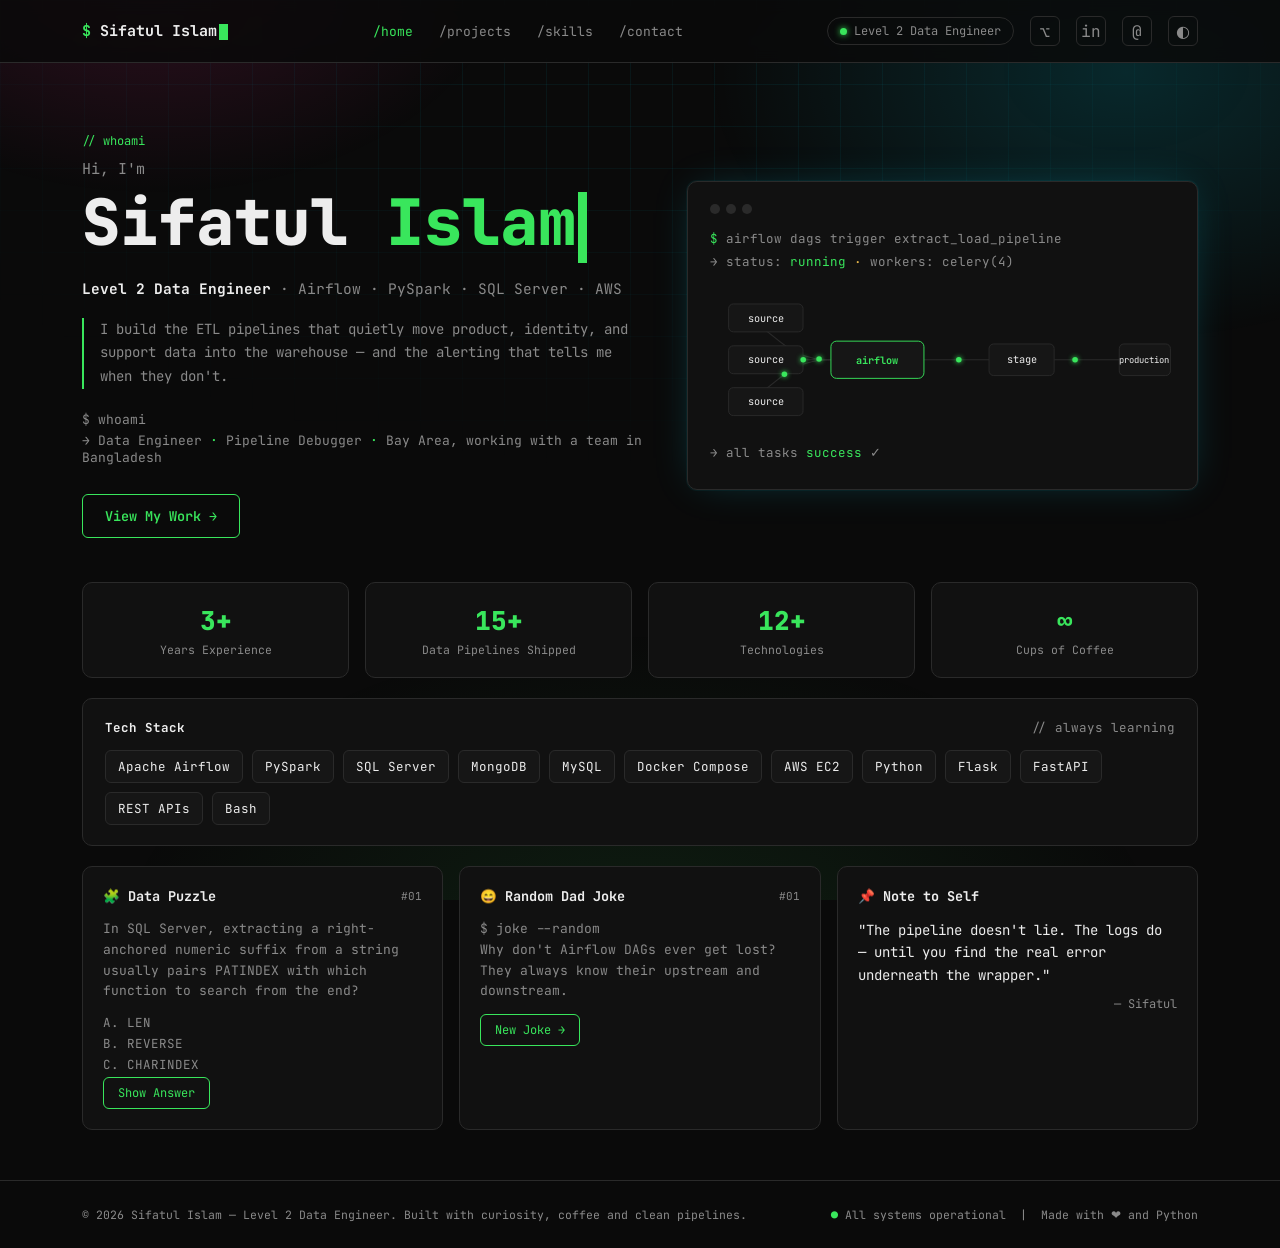
==== index.html @ 13fbf59e "Add files via upload" ====
<!DOCTYPE html>
<html lang="en">
<head>
<meta charset="UTF-8">
<meta name="viewport" content="width=device-width, initial-scale=1.0">
<title>sifatul.exe — Data Engineer</title>
<link rel="preconnect" href="https://fonts.googleapis.com">
<link href="https://fonts.googleapis.com/css2?family=JetBrains+Mono:wght@400;500;600;700;800&display=swap" rel="stylesheet">
<link rel="stylesheet" href="style.css">
</head>
<body>

<nav>
  <div class="wrap">
    <div class="logo"><span class="dollar">$</span> Sifatul Islam<span class="cursor"></span></div>
    <div class="center">
      <a href="index.html" class="active">/home</a>
      <a href="projects.html">/projects</a>
      <a href="skills.html">/skills</a>
      <a href="contact.html">/contact</a>
    </div>
    <div class="right">
      <div class="status-chip"><span class="status-dot"></span> Level 2 Data Engineer</div>
      <a class="icon-btn" href="#" title="GitHub">⌥</a>
      <a class="icon-btn" href="#" title="LinkedIn">in</a>
      <a class="icon-btn" href="mailto:sifatulislamk@gmail.com" title="Email">@</a>
      <div class="icon-btn" id="themeToggle" title="Toggle theme">◐</div>
    </div>
  </div>
</nav>

<header class="hero" id="home">
  <div class="wrap">
    <div class="hero-grid">
      <div>
        <div class="section-tag">whoami</div>
        <div style="font-size:15px; color:var(--muted);">Hi, I'm</div>
        <h1>Sifatul <span class="green">Islam</span><span class="cursor"></span></h1>
        <div class="subtitle"><b>Level 2 Data Engineer</b> · Airflow · PySpark · SQL Server · AWS</div>
        <blockquote>I build the ETL pipelines that quietly move product, identity, and support data into the warehouse — and the alerting that tells me when they don't.</blockquote>
        <div class="whoami">
          <div>$ whoami</div>
          <div>→ Data Engineer <span class="g">·</span> Pipeline Debugger <span class="g">·</span> Bay Area, working with a team in Bangladesh</div>
        </div>
        <a href="projects.html" class="btn">View My Work →</a>
      </div>

      <div class="hero-visual">
        <div class="winbar"><span></span><span></span><span></span></div>
        <div class="term-line"><span class="g">$</span> airflow dags trigger extract_load_pipeline</div>
        <div class="term-line">→ status: <span class="g">running</span> <span class="a">·</span> workers: celery(4)</div>
        <svg class="pipe" viewBox="0 0 500 150" xmlns="http://www.w3.org/2000/svg">
          <path id="p1" class="pedge" d="M20,30 C70,30 70,75 130,75"/>
          <path id="p2" class="pedge" d="M20,75 L130,75"/>
          <path id="p3" class="pedge" d="M20,120 C70,120 70,75 130,75"/>
          <path id="p4" class="pedge" d="M230,75 L300,75"/>
          <path id="p5" class="pedge" d="M370,75 L440,75"/>

          <rect class="pbox" x="20" y="15" width="80" height="30" rx="5"/>
          <text class="ptxt" x="60" y="34" text-anchor="middle">source</text>
          <rect class="pbox" x="20" y="60" width="80" height="30" rx="5"/>
          <text class="ptxt" x="60" y="79" text-anchor="middle">source</text>
          <rect class="pbox" x="20" y="105" width="80" height="30" rx="5"/>
          <text class="ptxt" x="60" y="124" text-anchor="middle">source</text>

          <rect class="pbox on" x="130" y="55" width="100" height="40" rx="6"/>
          <text class="ptxt on" x="180" y="80" text-anchor="middle">airflow</text>

          <rect class="pbox" x="300" y="58" width="70" height="34" rx="5"/>
          <text class="ptxt" x="335" y="79" text-anchor="middle">stage</text>

          <rect class="pbox" x="440" y="58" width="55" height="34" rx="5"/>
          <text class="ptxt" x="467" y="79" text-anchor="middle" style="font-size:9.5px;">production</text>

          <circle class="pdot" r="3"><animateMotion dur="2.4s" repeatCount="indefinite"><mpath href="#p1"/></animateMotion></circle>
          <circle class="pdot" r="3"><animateMotion dur="2.4s" repeatCount="indefinite" begin="0.4s"><mpath href="#p2"/></animateMotion></circle>
          <circle class="pdot" r="3"><animateMotion dur="2.4s" repeatCount="indefinite" begin="0.8s"><mpath href="#p3"/></animateMotion></circle>
          <circle class="pdot" r="3"><animateMotion dur="1.4s" repeatCount="indefinite"><mpath href="#p4"/></animateMotion></circle>
          <circle class="pdot" r="3"><animateMotion dur="1.4s" repeatCount="indefinite" begin="0.3s"><mpath href="#p5"/></animateMotion></circle>
        </svg>
        <div class="term-line" style="margin-top:10px;">→ all tasks <span class="g">success</span> ✓</div>
      </div>
    </div>

    <div class="stats">
      <div class="stat"><div class="num">3+</div><div class="lbl">Years Experience</div></div>
      <div class="stat"><div class="num">15+</div><div class="lbl">Data Pipelines Shipped</div></div>
      <div class="stat"><div class="num">12+</div><div class="lbl">Technologies</div></div>
      <div class="stat"><div class="num">∞</div><div class="lbl">Cups of Coffee</div></div>
    </div>

    <div class="stack-panel">
      <div class="stack-head"><b>Tech Stack</b><span>// always learning</span></div>
      <div class="pill-row">
        <span class="pill">Apache Airflow</span><span class="pill">PySpark</span><span class="pill">SQL Server</span>
        <span class="pill">MongoDB</span><span class="pill">MySQL</span><span class="pill">Docker Compose</span>
        <span class="pill">AWS EC2</span><span class="pill">Python</span><span class="pill">Flask</span>
        <span class="pill">FastAPI</span><span class="pill">REST APIs</span><span class="pill">Bash</span>
      </div>
    </div>

    <div class="widgets">
      <div class="widget">
        <div class="widget-head">🧩 Data Puzzle <span class="n">#01</span></div>
        <p>In SQL Server, extracting a right-anchored numeric suffix from a string usually pairs <code>PATINDEX</code> with which function to search from the end?</p>
        <div class="opt">A. LEN</div>
        <div class="opt">B. REVERSE</div>
        <div class="opt">C. CHARINDEX</div>
        <button class="wbtn" onclick="document.getElementById('ans1').style.display='block'">Show Answer</button>
        <div class="answer" id="ans1">→ B. REVERSE — reverse the string, run PATINDEX from the front, then map the position back.</div>
      </div>

      <div class="widget">
        <div class="widget-head">😄 Random Dad Joke <span class="n" id="jokeNum">#01</span></div>
        <p id="jokeText">$ joke --random<br>Why don't Airflow DAGs ever get lost? They always know their upstream and downstream.</p>
        <button class="wbtn" onclick="nextJoke()">New Joke →</button>
      </div>

      <div class="widget">
        <div class="widget-head">📌 Note to Self</div>
        <div class="quote">"The pipeline doesn't lie. The logs do — until you find the real error underneath the wrapper."</div>
        <div class="quote-by">— Sifatul</div>
      </div>
    </div>
  </div>
</header>

<footer>
  <div class="wrap" style="display:flex; justify-content:space-between; flex-wrap:wrap; gap:8px; width:100%;">
    <div>© 2026 Sifatul Islam — Level 2 Data Engineer. Built with curiosity, coffee and clean pipelines.</div>
    <div><span class="g">●</span> All systems operational &nbsp;|&nbsp; Made with ❤ and Python</div>
  </div>
</footer>

<script src="script.js"></script>
</body>
</html>
---- style.css ----
:root{
  --bg:#0A0A0A;
  --panel:#111111;
  --panel-2:#161616;
  --line:#2A2A2A;
  --text:#EDEDED;
  --muted:#8A8A8A;
  --green:#39E65C;
  --green-dim:#1F5C2E;
  --amber:#E8B84A;
  --red:#E2726B;
  --neon-magenta:#FF2E9A;
  --neon-cyan:#00E5FF;
}
body.light{
  --bg:#F5F5F0;
  --panel:#FFFFFF;
  --panel-2:#F0F0EC;
  --line:#DDDDD5;
  --text:#151515;
  --muted:#666660;
  --green:#1E9E3B;
  --green-dim:#BEE8C7;
}
*{box-sizing:border-box; margin:0; padding:0;}
html{scroll-behavior:smooth;}
body{
  background:var(--bg); color:var(--text);
  font-family:'JetBrains Mono', monospace;
  transition:background .2s ease, color .2s ease;
  position:relative;
}
body::before{
  content:"";
  position:fixed; inset:0; z-index:-2;
  background-image:
    linear-gradient(rgba(0,229,255,0.06) 1px, transparent 1px),
    linear-gradient(90deg, rgba(0,229,255,0.06) 1px, transparent 1px);
  background-size:42px 42px;
  -webkit-mask-image:radial-gradient(ellipse 90% 70% at 50% 0%, #000 20%, transparent 75%);
  mask-image:radial-gradient(ellipse 90% 70% at 50% 0%, #000 20%, transparent 75%);
}
body::after{
  content:"";
  position:fixed; inset:0; z-index:-3;
  background:
    radial-gradient(600px 400px at 12% -5%, rgba(255,46,154,0.16), transparent 60%),
    radial-gradient(700px 450px at 88% 8%, rgba(0,229,255,0.14), transparent 60%),
    radial-gradient(900px 600px at 50% 110%, rgba(57,230,92,0.10), transparent 60%);
}
body.light::before{opacity:0.4;}
body.light::after{opacity:0.5;}
a{color:inherit; text-decoration:none;}
.wrap{max-width:1180px; margin:0 auto; padding:0 32px;}
code, .mono{font-family:'JetBrains Mono', monospace;}
::selection{background:var(--green); color:#000;}

.cursor{display:inline-block; width:9px; height:1.1em; background:var(--green); vertical-align:middle; margin-left:2px; animation:blink 1s steps(1) infinite;}
@keyframes blink{50%{opacity:0;}}

/* NAV */
nav{position:sticky; top:0; z-index:50; background:rgba(10,10,10,0.85); backdrop-filter:blur(8px); border-bottom:1px solid var(--line);}
body.light nav{background:rgba(245,245,240,0.85);}
nav .wrap{display:flex; align-items:center; justify-content:space-between; padding:16px 32px;}
.logo{font-weight:700; font-size:15px;}
.logo .dollar{color:var(--green);}
nav .center{display:flex; gap:26px; font-size:13px; color:var(--muted);}
nav .center a.active, nav .center a:hover{color:var(--green);}
nav .right{display:flex; align-items:center; gap:16px;}
.status-chip{display:flex; align-items:center; gap:7px; font-size:12px; color:var(--muted); border:1px solid var(--line); padding:5px 12px; border-radius:20px;}
.status-dot{width:7px; height:7px; border-radius:50%; background:var(--green); box-shadow:0 0 6px var(--green);}
.icon-btn{width:30px; height:30px; border:1px solid var(--line); border-radius:6px; display:flex; align-items:center; justify-content:center; cursor:pointer; color:var(--muted);}
.icon-btn:hover{color:var(--green); border-color:var(--green);}
@media(max-width:900px){nav .center{display:none;}}

section{padding:64px 0; border-bottom:1px solid var(--line);}
.section-tag{color:var(--green); font-size:12px; margin-bottom:10px;}
.section-tag::before{content:"// ";}
h2.title{font-size:24px; margin-bottom:36px;}
p.lede{color:var(--muted); font-size:14px; max-width:560px; margin-bottom:36px;}

/* HERO */
.hero{padding:70px 0 50px; border-bottom:1px solid var(--line);}
.hero-grid{display:grid; grid-template-columns:1.05fr 0.95fr; gap:40px; align-items:center;}
.hero h1{font-size:clamp(40px,6vw,64px); font-weight:800; line-height:1.05; margin:10px 0 16px;}
.hero h1 .green{color:var(--green);}
.hero .subtitle{color:var(--muted); font-size:14.5px; margin-bottom:20px;}
.hero .subtitle b{color:var(--text);}
.hero blockquote{border-left:2px solid var(--green); padding-left:16px; color:var(--muted); font-size:14px; margin-bottom:22px; line-height:1.7;}
.whoami{font-size:13px; color:var(--muted); margin-bottom:28px;}
.whoami .g{color:var(--green);}
.whoami div{margin-top:4px;}
.btn{display:inline-block; padding:12px 22px; border:1px solid var(--green); color:var(--green); border-radius:6px; font-size:13.5px; font-weight:600;}
.btn:hover{background:var(--green); color:#001a05;}

/* hero visual - pipeline card */
.hero-visual{background:var(--panel); border:1px solid var(--line); border-radius:10px; padding:22px; position:relative; box-shadow:0 0 0 1px rgba(0,229,255,0.05), 0 0 40px -12px rgba(0,229,255,0.25);}
.hero-visual .winbar{display:flex; gap:6px; margin-bottom:16px;}
.winbar span{width:10px; height:10px; border-radius:50%; background:var(--line);}
.term-line{font-size:clamp(10.5px, 1.5vw, 12.5px); color:var(--muted); margin-bottom:6px; white-space:nowrap; overflow-x:auto; overflow-y:hidden; scrollbar-width:none;}
.term-line::-webkit-scrollbar{display:none;}
.term-line .g{color:var(--green);}
.term-line .a{color:var(--amber);}
svg.pipe{width:100%; height:auto; margin-top:14px;}
.pbox{fill:var(--panel-2); stroke:var(--line); stroke-width:1;}
.pbox.on{stroke:var(--green);}
.ptxt{font-family:'JetBrains Mono',monospace; font-size:11px; fill:var(--text);}
.ptxt.on{fill:var(--green); font-weight:700;}
.pedge{fill:none; stroke:var(--line); stroke-width:1.3;}
.pdot{fill:var(--green); filter:drop-shadow(0 0 3px var(--green));}

/* STATS */
.stats{display:grid; grid-template-columns:repeat(4,1fr); gap:16px; margin-top:44px;}
.stat{background:var(--panel); border:1px solid var(--line); border-radius:10px; padding:20px; text-align:center;}
.stat .num{font-size:26px; font-weight:800; color:var(--green);}
.stat .lbl{font-size:11.5px; color:var(--muted); margin-top:4px;}
@media(max-width:820px){.stats{grid-template-columns:repeat(2,1fr);} .hero-grid{grid-template-columns:1fr;}}

/* TECH STACK strip */
.stack-panel{background:var(--panel); border:1px solid var(--line); border-radius:10px; padding:20px 22px; margin-top:20px;}
.stack-head{display:flex; justify-content:space-between; align-items:center; font-size:12.5px; color:var(--muted); margin-bottom:14px;}
.stack-head b{color:var(--text);}
.pill-row{display:flex; flex-wrap:wrap; gap:9px;}
.pill{border:1px solid var(--line); border-radius:6px; padding:7px 12px; font-size:12.5px; background:var(--panel-2);}

/* WIDGETS */
.widgets{display:grid; grid-template-columns:1fr 1fr 1fr; gap:16px; margin-top:20px;}
.widget{background:var(--panel); border:1px solid var(--line); border-radius:10px; padding:20px;}
.widget-head{display:flex; justify-content:space-between; align-items:center; margin-bottom:14px; font-weight:700; font-size:13.5px;}
.widget-head .n{color:var(--muted); font-weight:400; font-size:11px;}
.widget p{font-size:13px; color:var(--muted); line-height:1.6; margin-bottom:12px;}
.opt{font-size:12.5px; color:var(--muted); margin:4px 0;}
.wbtn{border:1px solid var(--green); color:var(--green); background:none; border-radius:6px; padding:7px 14px; font-size:12px; font-family:inherit; cursor:pointer;}
.wbtn:hover{background:var(--green); color:#001a05;}
.answer{margin-top:10px; font-size:12.5px; color:var(--green); display:none;}
.quote{font-style:normal; color:var(--text); font-size:14px; line-height:1.6;}
.quote-by{color:var(--muted); font-size:12px; margin-top:10px; text-align:right;}
@media(max-width:900px){.widgets{grid-template-columns:1fr;}}

/* PROJECTS */
.proj-grid{display:grid; grid-template-columns:repeat(2,1fr); gap:16px;}
.proj{background:var(--panel); border:1px solid var(--line); border-radius:10px; padding:22px;}
.proj-top{display:flex; justify-content:space-between; gap:10px; margin-bottom:8px;}
.proj h3{font-size:15px;}
.tagpill{font-size:10px; color:var(--green); border:1px solid var(--green-dim); border-radius:20px; padding:3px 9px; white-space:nowrap; height:fit-content;}
.proj p{color:var(--muted); font-size:13px; margin-bottom:12px;}
.tagrow{display:flex; flex-wrap:wrap; gap:6px;}
.tagrow span{font-size:11px; color:var(--muted); background:var(--panel-2); border:1px solid var(--line); padding:3px 8px; border-radius:4px;}
@media(max-width:820px){.proj-grid{grid-template-columns:1fr;}}

/* SKILLS */
.skill-grid{display:grid; grid-template-columns:repeat(3,1fr); gap:16px;}
.skillcard{background:var(--panel); border:1px solid var(--line); border-radius:10px; padding:18px;}
.skillcard h4{font-size:12px; color:var(--green); margin-bottom:10px; text-transform:uppercase; letter-spacing:.03em;}
.skillcard .pill-row{gap:6px;}
@media(max-width:820px){.skill-grid{grid-template-columns:1fr;}}

/* CONTACT */
.contact-grid{display:grid; grid-template-columns:repeat(3,1fr); gap:16px;}
.ccard{background:var(--panel); border:1px solid var(--line); border-radius:10px; padding:20px;}
.ccard:hover{border-color:var(--green);}
.ccard .l{font-size:11px; color:var(--muted); margin-bottom:6px;}
.ccard .v{font-size:14px; font-weight:700;}
@media(max-width:820px){.contact-grid{grid-template-columns:1fr;}}

/* PAGE HEADER (for non-home pages) */
.page-header{padding:48px 0 8px;}
.page-header h1{font-size:clamp(28px,4vw,40px); font-weight:800;}
.page-header p{color:var(--muted); font-size:14px; margin-top:10px; max-width:560px;}

footer{padding:26px 0; text-align:center; font-size:11.5px; color:var(--muted); display:flex; justify-content:space-between; flex-wrap:wrap; gap:8px;}
footer .g{color:var(--green);}
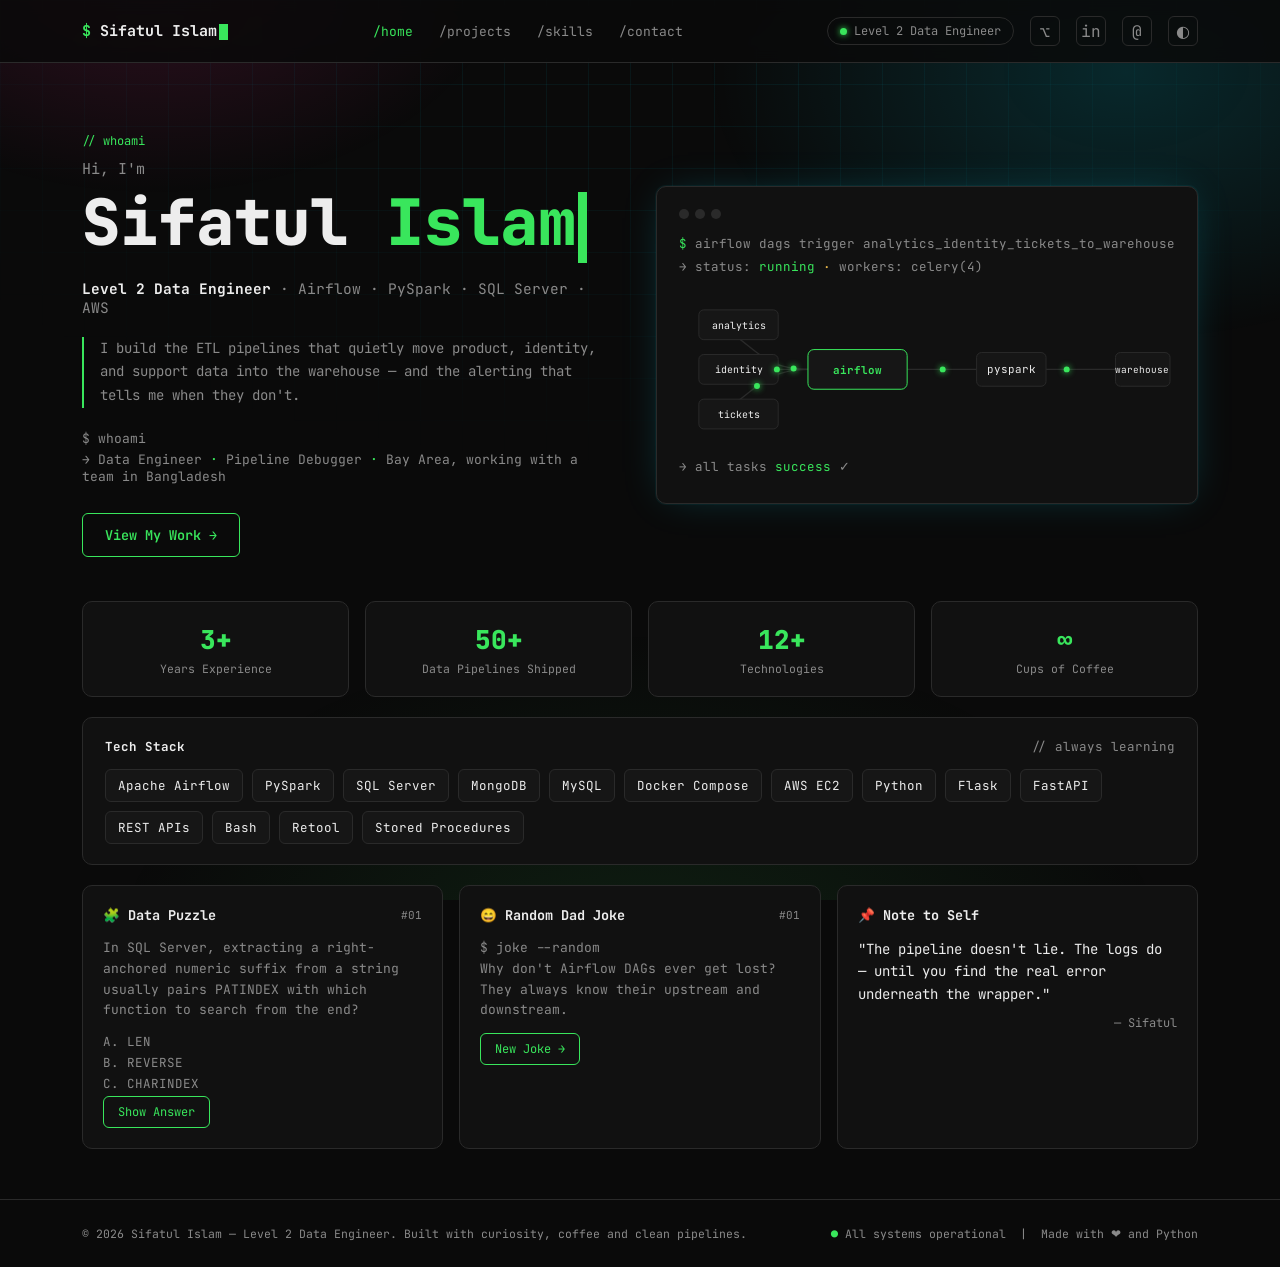
==== commit 72504392: "Add files via upload" ====
--- a/index.html
+++ b/index.html
@@ -22,7 +22,7 @@
     <div class="right">
       <div class="status-chip"><span class="status-dot"></span> Level 2 Data Engineer</div>
       <a class="icon-btn" href="#" title="GitHub">⌥</a>
-      <a class="icon-btn" href="#" title="LinkedIn">in</a>
+      <a class="icon-btn" href="https://www.linkedin.com/in/md-sifatul-islam-362971182" target="_blank" title="LinkedIn">in</a>
       <a class="icon-btn" href="mailto:sifatulislamk@gmail.com" title="Email">@</a>
       <div class="icon-btn" id="themeToggle" title="Toggle theme">◐</div>
     </div>
@@ -47,7 +47,7 @@
 
       <div class="hero-visual">
         <div class="winbar"><span></span><span></span><span></span></div>
-        <div class="term-line"><span class="g">$</span> airflow dags trigger extract_load_pipeline</div>
+        <div class="term-line"><span class="g">$</span> airflow dags trigger analytics_identity_tickets_to_warehouse</div>
         <div class="term-line">→ status: <span class="g">running</span> <span class="a">·</span> workers: celery(4)</div>
         <svg class="pipe" viewBox="0 0 500 150" xmlns="http://www.w3.org/2000/svg">
           <path id="p1" class="pedge" d="M20,30 C70,30 70,75 130,75"/>
@@ -57,20 +57,20 @@
           <path id="p5" class="pedge" d="M370,75 L440,75"/>
 
           <rect class="pbox" x="20" y="15" width="80" height="30" rx="5"/>
-          <text class="ptxt" x="60" y="34" text-anchor="middle">source</text>
+          <text class="ptxt" x="60" y="34" text-anchor="middle" style="font-size:10px;">analytics</text>
           <rect class="pbox" x="20" y="60" width="80" height="30" rx="5"/>
-          <text class="ptxt" x="60" y="79" text-anchor="middle">source</text>
+          <text class="ptxt" x="60" y="79" text-anchor="middle" style="font-size:10px;">identity</text>
           <rect class="pbox" x="20" y="105" width="80" height="30" rx="5"/>
-          <text class="ptxt" x="60" y="124" text-anchor="middle">source</text>
+          <text class="ptxt" x="60" y="124" text-anchor="middle" style="font-size:10px;">tickets</text>
 
           <rect class="pbox on" x="130" y="55" width="100" height="40" rx="6"/>
           <text class="ptxt on" x="180" y="80" text-anchor="middle">airflow</text>
 
           <rect class="pbox" x="300" y="58" width="70" height="34" rx="5"/>
-          <text class="ptxt" x="335" y="79" text-anchor="middle">stage</text>
+          <text class="ptxt" x="335" y="79" text-anchor="middle">pyspark</text>
 
           <rect class="pbox" x="440" y="58" width="55" height="34" rx="5"/>
-          <text class="ptxt" x="467" y="79" text-anchor="middle" style="font-size:9.5px;">production</text>
+          <text class="ptxt" x="467" y="79" text-anchor="middle" style="font-size:9.5px;">warehouse</text>
 
           <circle class="pdot" r="3"><animateMotion dur="2.4s" repeatCount="indefinite"><mpath href="#p1"/></animateMotion></circle>
           <circle class="pdot" r="3"><animateMotion dur="2.4s" repeatCount="indefinite" begin="0.4s"><mpath href="#p2"/></animateMotion></circle>
@@ -84,7 +84,7 @@
 
     <div class="stats">
       <div class="stat"><div class="num">3+</div><div class="lbl">Years Experience</div></div>
-      <div class="stat"><div class="num">15+</div><div class="lbl">Data Pipelines Shipped</div></div>
+      <div class="stat"><div class="num">50+</div><div class="lbl">Data Pipelines Shipped</div></div>
       <div class="stat"><div class="num">12+</div><div class="lbl">Technologies</div></div>
       <div class="stat"><div class="num">∞</div><div class="lbl">Cups of Coffee</div></div>
     </div>
@@ -96,6 +96,7 @@
         <span class="pill">MongoDB</span><span class="pill">MySQL</span><span class="pill">Docker Compose</span>
         <span class="pill">AWS EC2</span><span class="pill">Python</span><span class="pill">Flask</span>
         <span class="pill">FastAPI</span><span class="pill">REST APIs</span><span class="pill">Bash</span>
+        <span class="pill">Retool</span><span class="pill">Stored Procedures</span>
       </div>
     </div>
 
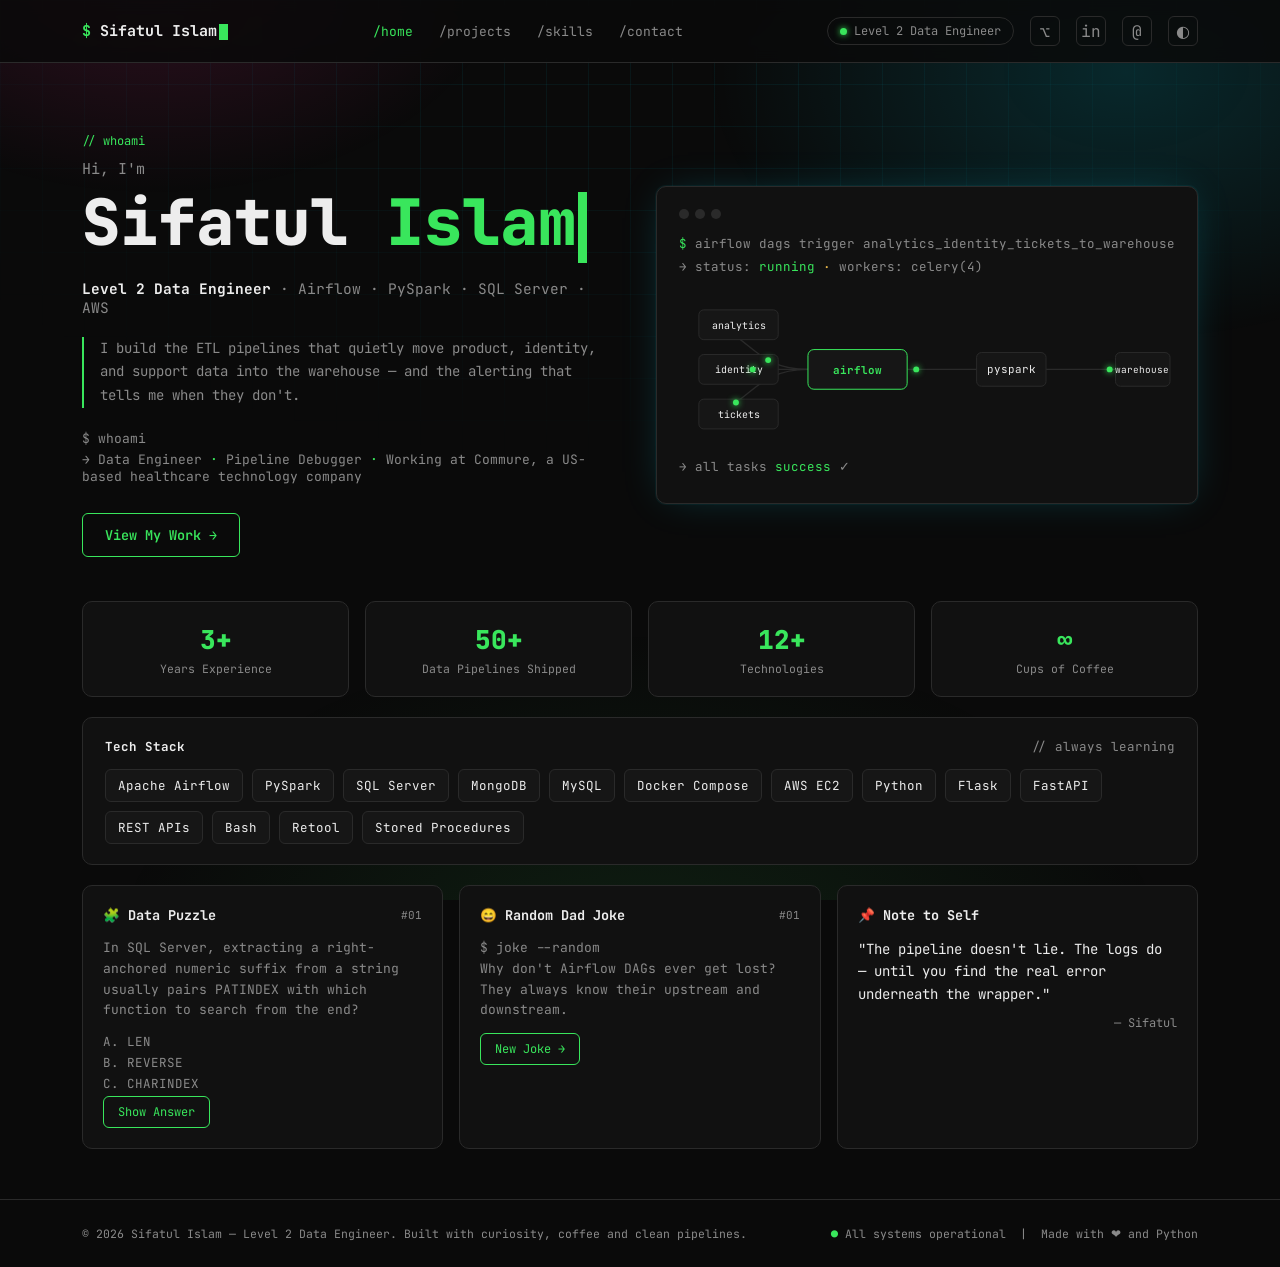
==== commit b2dd3375: "Update job description in index.html" ====
--- a/index.html
+++ b/index.html
@@ -40,7 +40,7 @@
         <blockquote>I build the ETL pipelines that quietly move product, identity, and support data into the warehouse — and the alerting that tells me when they don't.</blockquote>
         <div class="whoami">
           <div>$ whoami</div>
-          <div>→ Data Engineer <span class="g">·</span> Pipeline Debugger <span class="g">·</span> Bay Area, working with a team in Bangladesh</div>
+          <div>→ Data Engineer <span class="g">·</span> Pipeline Debugger <span class="g">·</span> Working at Commure, a US-based healthcare technology company</div>
         </div>
         <a href="projects.html" class="btn">View My Work →</a>
       </div>
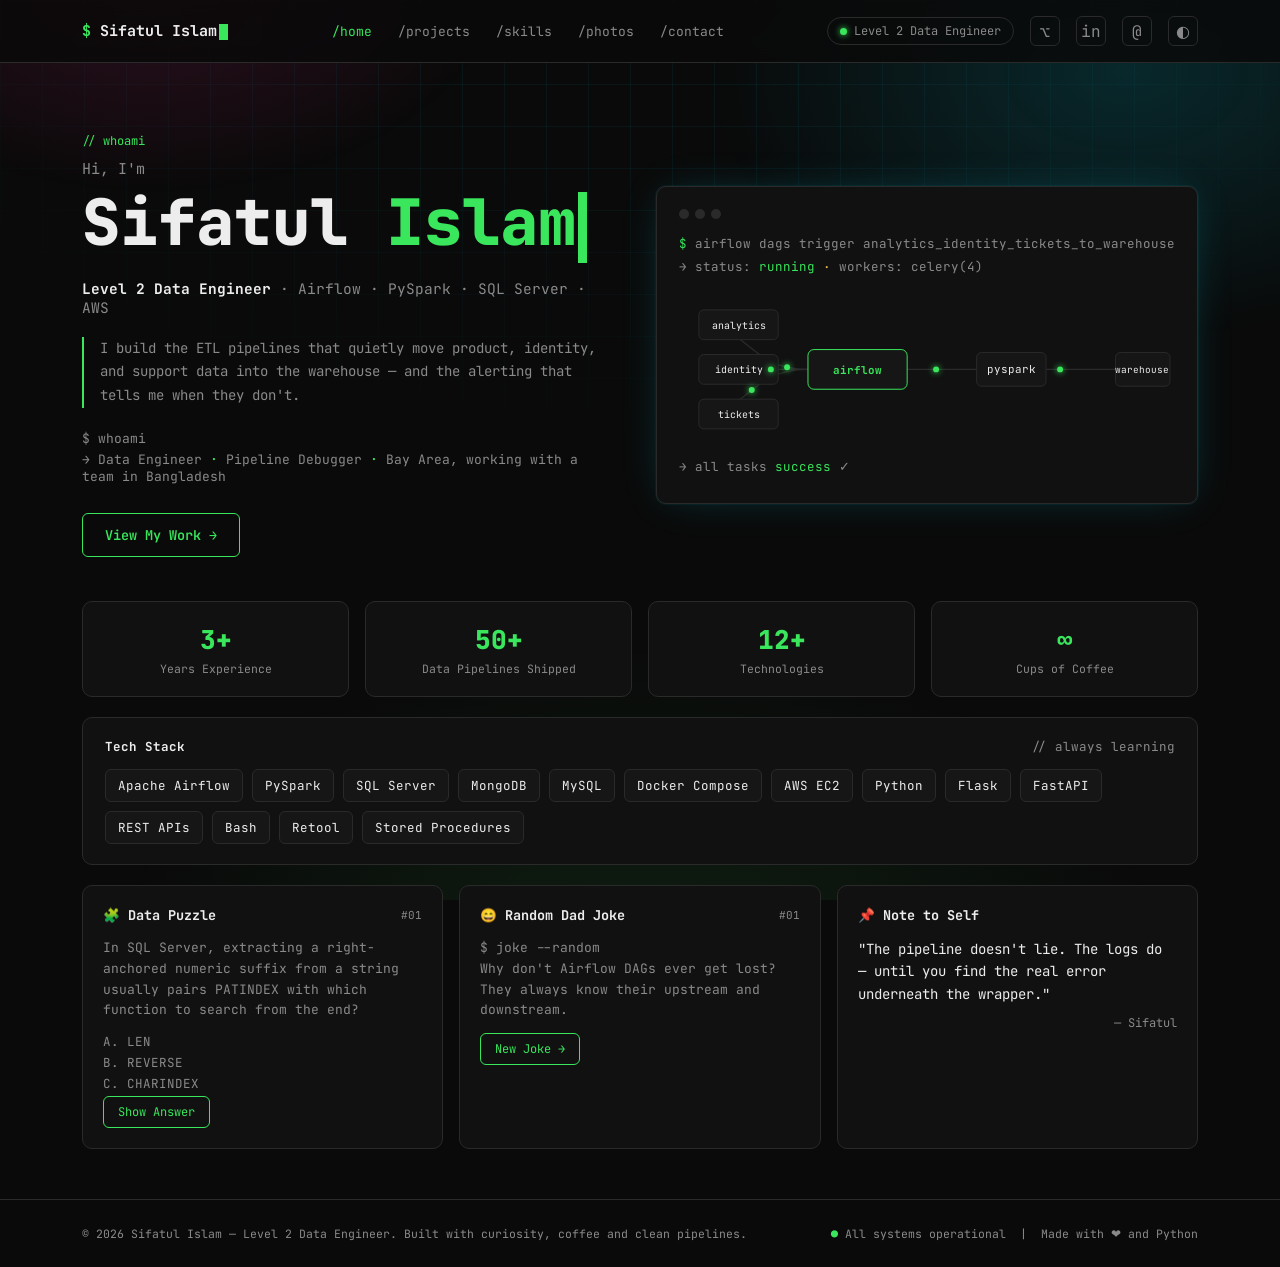
==== commit ed78bbec: "Add files via upload" ====
--- a/index.html
+++ b/index.html
@@ -17,6 +17,7 @@
       <a href="index.html" class="active">/home</a>
       <a href="projects.html">/projects</a>
       <a href="skills.html">/skills</a>
+      <a href="photography.html">/photos</a>
       <a href="contact.html">/contact</a>
     </div>
     <div class="right">
@@ -40,7 +41,7 @@
         <blockquote>I build the ETL pipelines that quietly move product, identity, and support data into the warehouse — and the alerting that tells me when they don't.</blockquote>
         <div class="whoami">
           <div>$ whoami</div>
-          <div>→ Data Engineer <span class="g">·</span> Pipeline Debugger <span class="g">·</span> Working at Commure, a US-based healthcare technology company</div>
+          <div>→ Data Engineer <span class="g">·</span> Pipeline Debugger <span class="g">·</span> Bay Area, working with a team in Bangladesh</div>
         </div>
         <a href="projects.html" class="btn">View My Work →</a>
       </div>
--- a/style.css
+++ b/style.css
@@ -170,3 +170,56 @@
 
 footer{padding:26px 0; text-align:center; font-size:11.5px; color:var(--muted); display:flex; justify-content:space-between; flex-wrap:wrap; gap:8px;}
 footer .g{color:var(--green);}
+
+/* PHOTOGRAPHY */
+.term-card{background:var(--panel); border:1px solid var(--line); border-radius:10px; padding:22px; box-shadow:0 0 0 1px rgba(0,229,255,0.05), 0 0 40px -12px rgba(0,229,255,0.2);}
+.term-card .winbar{display:flex; gap:6px; margin-bottom:16px;}
+.term-card .cardhead{display:flex; justify-content:space-between; align-items:center; margin-bottom:16px;}
+.backup-links{font-size:11.5px; color:var(--muted); display:flex; gap:14px;}
+.backup-links button{background:none; border:none; color:var(--muted); font-family:inherit; font-size:11.5px; cursor:pointer; text-decoration:underline; text-decoration-color:var(--line); padding:0;}
+.backup-links button:hover{color:var(--green); text-decoration-color:var(--green);}
+
+.upload-form{display:grid; grid-template-columns:1fr 1fr; gap:14px;}
+.drop-zone{grid-column:1/-1; border:1.5px dashed var(--line); border-radius:8px; padding:26px; text-align:center; cursor:pointer; color:var(--muted); font-size:13px; transition:border-color .15s ease, color .15s ease; position:relative; overflow:hidden;}
+.drop-zone:hover, .drop-zone.drag{border-color:var(--green); color:var(--green);}
+.drop-zone input{position:absolute; inset:0; opacity:0; cursor:pointer;}
+.drop-zone .dz-preview{max-height:120px; margin:0 auto 10px; border-radius:6px; display:none;}
+.field{display:flex; flex-direction:column; gap:6px;}
+.field label{font-size:11px; color:var(--muted);}
+.field input, .field select{background:var(--panel-2); border:1px solid var(--line); border-radius:6px; padding:10px 12px; color:var(--text); font-family:inherit; font-size:13px;}
+.field input:focus, .field select:focus, .drop-zone:focus-within{outline:none; border-color:var(--green);}
+.upload-form .fullrow{grid-column:1/-1;}
+.savebtn{grid-column:1/-1; justify-self:start; margin-top:4px; background:none; border:1px solid var(--green); color:var(--green); border-radius:6px; padding:11px 20px; font-size:13.5px; font-weight:600; font-family:inherit; cursor:pointer;}
+.savebtn:hover{background:var(--green); color:#001a05;}
+.form-msg{grid-column:1/-1; font-size:12px; color:var(--amber); min-height:16px;}
+
+.filter-row{display:flex; flex-wrap:wrap; gap:8px; margin:28px 0 22px;}
+.chip{border:1px solid var(--line); border-radius:20px; padding:6px 14px; font-size:12px; color:var(--muted); background:var(--panel-2); cursor:pointer;}
+.chip.active{border-color:var(--green); color:var(--green);}
+
+.gallery-grid{display:grid; grid-template-columns:repeat(auto-fill,minmax(230px,1fr)); gap:16px;}
+.photo-card{background:var(--panel); border:1px solid var(--line); border-radius:10px; overflow:hidden;}
+.photo-frame{position:relative; aspect-ratio:4/5; overflow:hidden; background:var(--panel-2); cursor:pointer;}
+.photo-frame img{width:100%; height:100%; object-fit:cover; display:block; transition:transform .25s ease;}
+.photo-frame:hover img{transform:scale(1.04);}
+.photo-del{position:absolute; top:8px; right:8px; width:26px; height:26px; border-radius:6px; border:1px solid var(--line); background:rgba(10,10,10,0.6); color:#EDEDED; display:flex; align-items:center; justify-content:center; font-size:14px; opacity:0; transition:opacity .15s ease; cursor:pointer;}
+.photo-frame:hover .photo-del{opacity:1;}
+.photo-info{padding:12px 14px;}
+.photo-cap{font-size:12.5px; color:var(--text); margin-bottom:5px; line-height:1.5;}
+.photo-cap::before{content:"$ "; color:var(--green);}
+.photo-meta{font-size:11px; color:var(--muted);}
+.photo-meta .g{color:var(--green);}
+
+.empty-state{border:1.5px dashed var(--line); border-radius:10px; padding:40px 20px; text-align:center; color:var(--muted); font-size:13px;}
+.empty-state .g{color:var(--green);}
+
+.lightbox{position:fixed; inset:0; background:rgba(6,6,6,0.92); display:none; align-items:center; justify-content:center; z-index:100; padding:30px;}
+.lightbox.open{display:flex;}
+.lightbox-inner{max-width:920px; width:100%;}
+.lightbox-img{width:100%; max-height:70vh; object-fit:contain; border-radius:8px; border:1px solid var(--line); background:#000;}
+.lightbox-cap{color:var(--text); font-size:13.5px; margin-top:14px;}
+.lightbox-cap::before{content:"$ "; color:var(--green);}
+.lightbox-meta{color:var(--muted); font-size:12px; margin-top:6px;}
+.lightbox-bar{display:flex; justify-content:space-between; align-items:center; margin-bottom:14px;}
+.lightbox-nav{display:flex; gap:8px;}
+@media(max-width:820px){.upload-form{grid-template-columns:1fr;}}
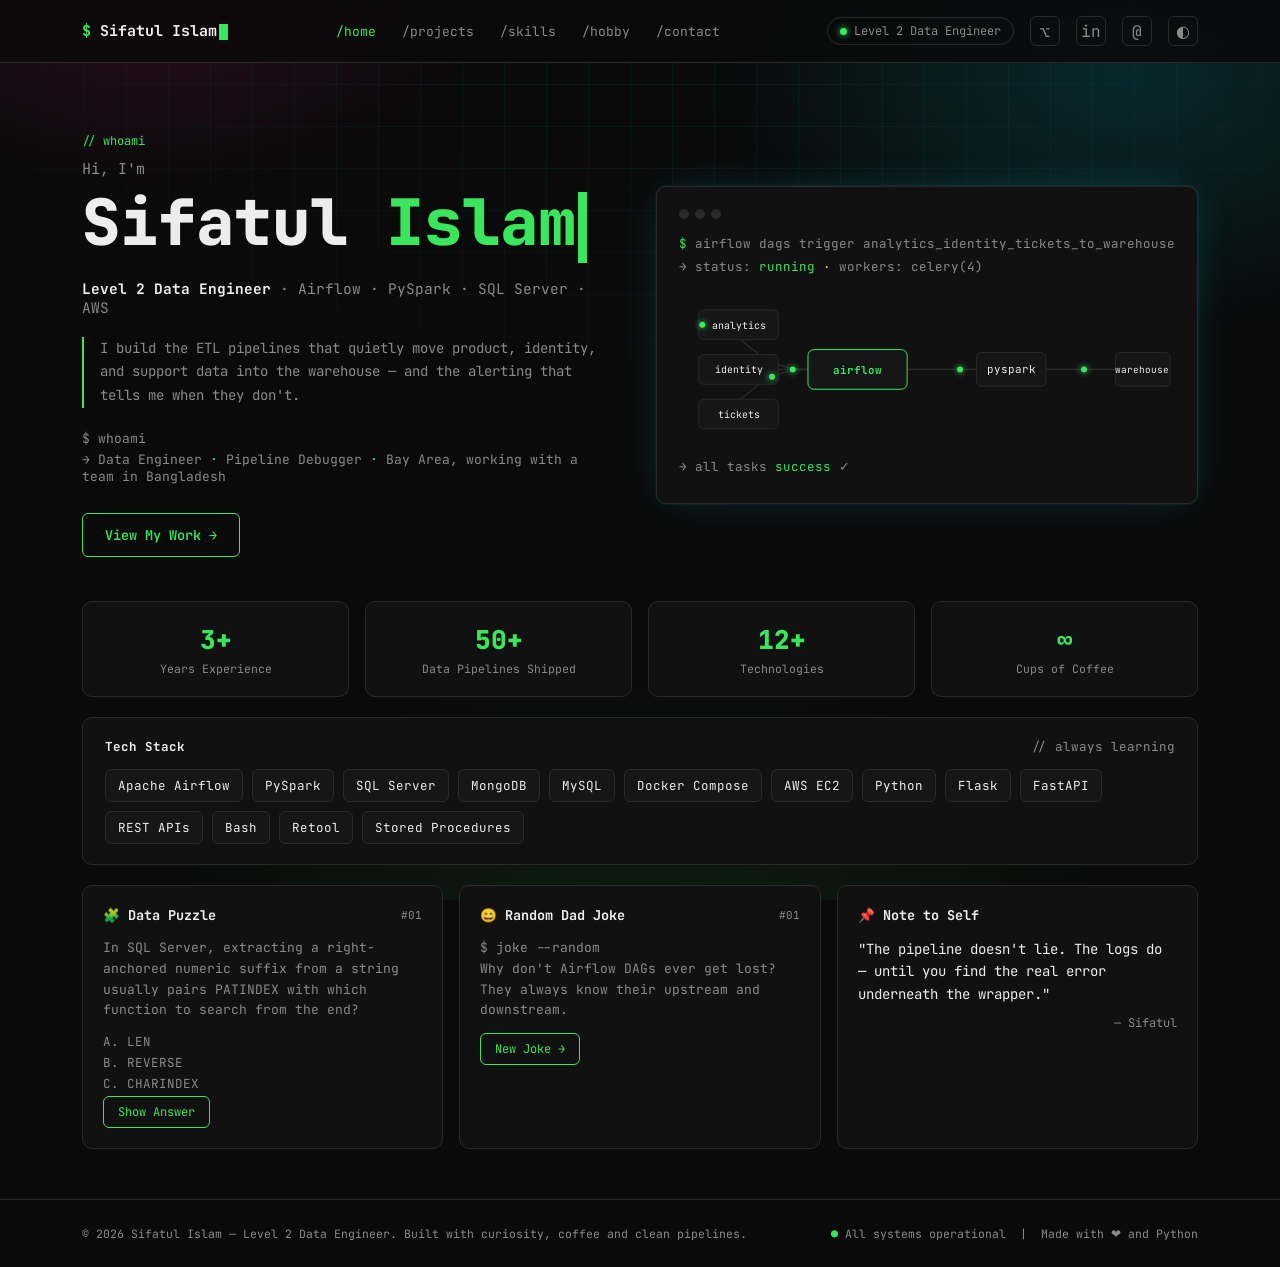
==== commit fc292b28: "Add files via upload" ====
--- a/index.html
+++ b/index.html
@@ -12,13 +12,14 @@
 
 <nav>
   <div class="wrap">
-    <div class="logo"><span class="dollar">$</span> Sifatul Islam<span class="cursor"></span></div>
+    <div class="logo"><a href="./"><span class="dollar">$</span> Sifatul Islam<span class="cursor"></span></a></div>
+    <button class="nav-toggle" id="navToggle" aria-label="Toggle menu">☰</button>
     <div class="center">
-      <a href="index.html" class="active">/home</a>
-      <a href="projects.html">/projects</a>
-      <a href="skills.html">/skills</a>
-      <a href="photography.html">/photos</a>
-      <a href="contact.html">/contact</a>
+      <a href="./" class="active">/home</a>
+      <a href="projects/">/projects</a>
+      <a href="skills/">/skills</a>
+      <a href="hobby/">/hobby</a>
+      <a href="contact/">/contact</a>
     </div>
     <div class="right">
       <div class="status-chip"><span class="status-dot"></span> Level 2 Data Engineer</div>
@@ -43,7 +44,7 @@
           <div>$ whoami</div>
           <div>→ Data Engineer <span class="g">·</span> Pipeline Debugger <span class="g">·</span> Bay Area, working with a team in Bangladesh</div>
         </div>
-        <a href="projects.html" class="btn">View My Work →</a>
+        <a href="projects/" class="btn">View My Work →</a>
       </div>
 
       <div class="hero-visual">
--- a/style.css
+++ b/style.css
@@ -61,9 +61,10 @@
 /* NAV */
 nav{position:sticky; top:0; z-index:50; background:rgba(10,10,10,0.85); backdrop-filter:blur(8px); border-bottom:1px solid var(--line);}
 body.light nav{background:rgba(245,245,240,0.85);}
-nav .wrap{display:flex; align-items:center; justify-content:space-between; padding:16px 32px;}
+nav .wrap{position:relative; display:flex; align-items:center; justify-content:space-between; padding:16px 32px;}
 .logo{font-weight:700; font-size:15px;}
 .logo .dollar{color:var(--green);}
+.logo a{color:var(--text);}
 nav .center{display:flex; gap:26px; font-size:13px; color:var(--muted);}
 nav .center a.active, nav .center a:hover{color:var(--green);}
 nav .right{display:flex; align-items:center; gap:16px;}
@@ -71,7 +72,16 @@
 .status-dot{width:7px; height:7px; border-radius:50%; background:var(--green); box-shadow:0 0 6px var(--green);}
 .icon-btn{width:30px; height:30px; border:1px solid var(--line); border-radius:6px; display:flex; align-items:center; justify-content:center; cursor:pointer; color:var(--muted);}
 .icon-btn:hover{color:var(--green); border-color:var(--green);}
-@media(max-width:900px){nav .center{display:none;}}
+.nav-toggle{display:none; width:34px; height:34px; border:1px solid var(--line); border-radius:6px; background:none; color:var(--text); font-size:16px; align-items:center; justify-content:center; cursor:pointer;}
+@media(max-width:900px){
+  .nav-toggle{display:flex;}
+  nav .center{display:none; position:absolute; top:100%; left:0; right:0; flex-direction:column; gap:2px; background:var(--panel); border-bottom:1px solid var(--line); padding:10px 32px 16px;}
+  nav.open .center{display:flex;}
+  nav .center a{padding:10px 0; border-bottom:1px solid var(--line);}
+  nav .center a:last-child{border-bottom:none;}
+  .status-chip{display:none;}
+}
+
 
 section{padding:64px 0; border-bottom:1px solid var(--line);}
 .section-tag{color:var(--green); font-size:12px; margin-bottom:10px;}
@@ -223,3 +233,7 @@
 .lightbox-bar{display:flex; justify-content:space-between; align-items:center; margin-bottom:14px;}
 .lightbox-nav{display:flex; gap:8px;}
 @media(max-width:820px){.upload-form{grid-template-columns:1fr;}}
+
+body:not(.is-admin) .admin-only{display:none !important;}
+#lockToggle.on{color:var(--green); border-color:var(--green);}
+.draft-badge{display:inline-block; font-size:10px; color:var(--amber); border:1px solid var(--amber); border-radius:20px; padding:2px 8px; margin-bottom:6px;}
